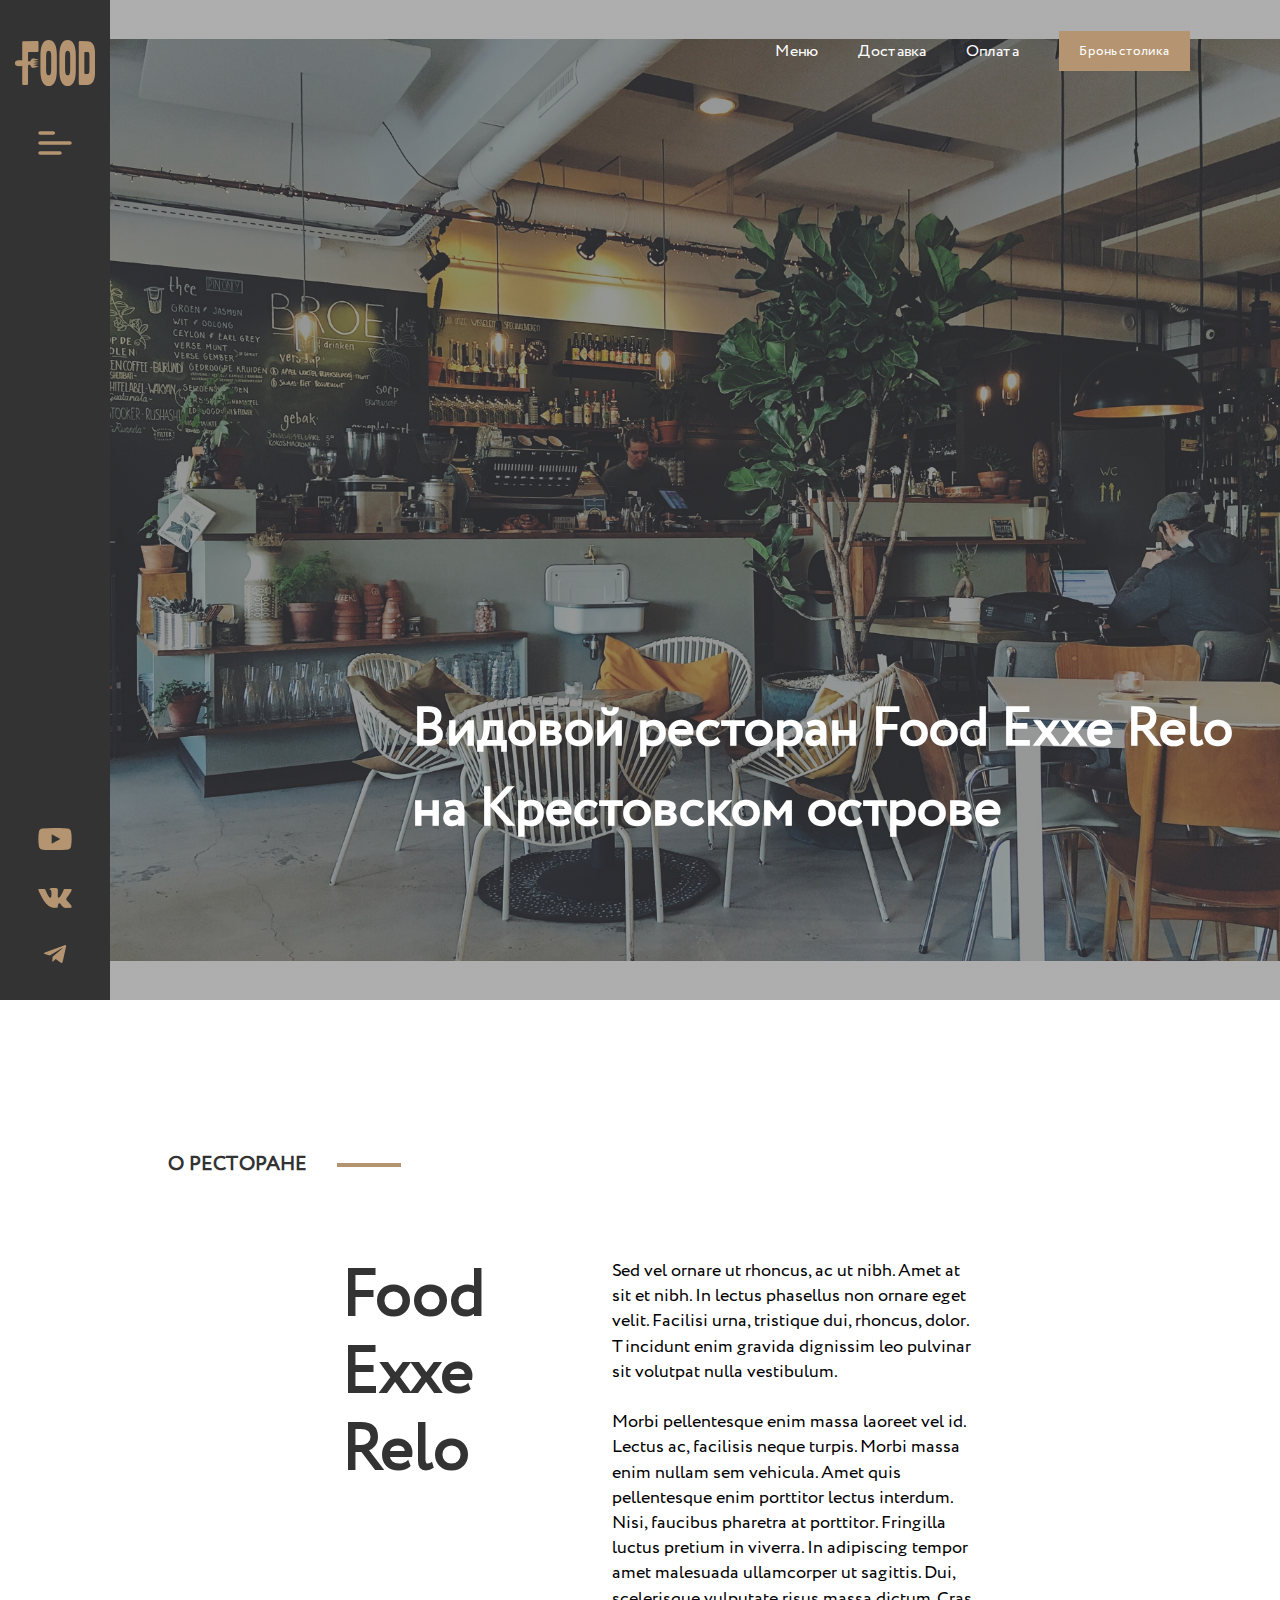
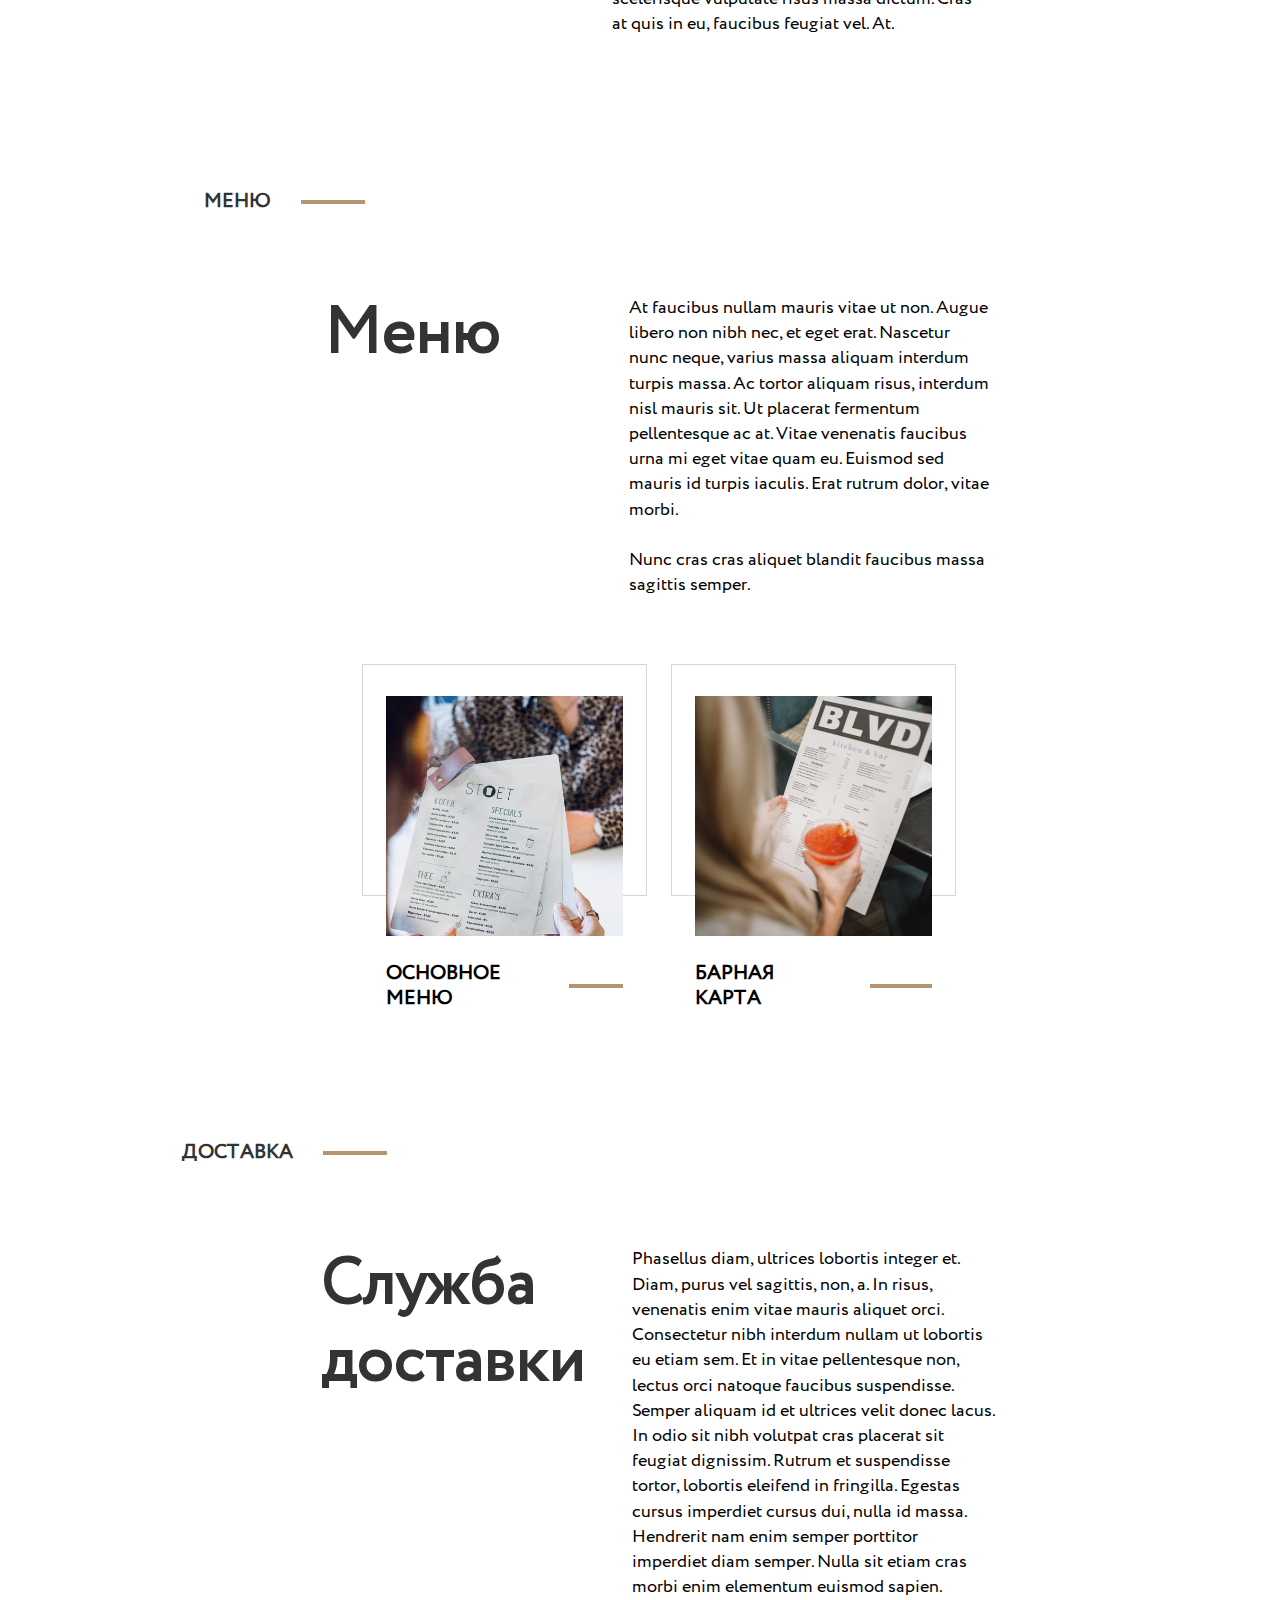
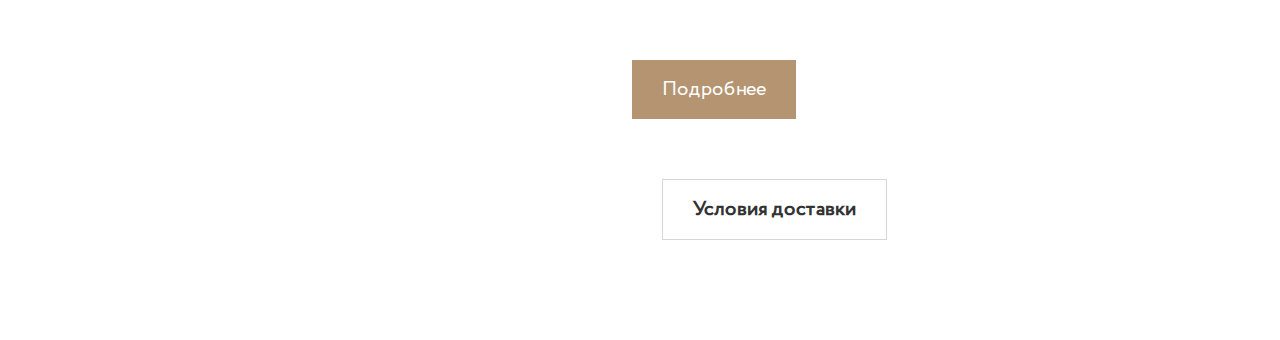
==== index.html @ 7ba1778f "Перовое добавление файлов с готовностью 60%" ====
<!DOCTYPE html>
<html>
<head>
	<meta charset="utf-8">
	<meta name="viewport" content="width=device-width, initial-scale=1">
	<title>Food ER - Главная страница</title>
	<link rel="stylesheet" type="text/css" href="./css/style.css"><!-- Подключаем стили -->
	<link rel="icon" href="./img/icon/Main_logo.svg"><!-- Подключаем иконку во вкладке браузера -->
</head>
<body>
	<header class="flex">
		<aside class="left-bar"><!-- тег для бокового меню тот-же div, но более правильно -->
			<ul class="flex"><!-- боковые иконки в ссылках -->
				<li><a href=""><img src="./img/icon/Main_logo.svg" alt="⎙"></a></li><!-- ⎙ знак выводится если не найдено изо -->
				<li><a href=""><img src="./img/icon/menu-left.svg" alt="⎙"></a></li>
				<li><a href=""><img src="./img/icon/yt.svg" alt="⎙"></a></li>
				<li><a href=""><img src="./img/icon/vk.svg" alt="⎙"></a></li>
				<li><a href=""><img src="./img/icon/tg.svg" alt="⎙"></a></li>
			</ul>
		</aside>
		<section class="main-hed flex"><!-- вторая часть шапки страницы с картикой -->
			<nav><!-- блок для ссылок -->
				<ul class="flex">
					<li><a href="">Меню</a></li>
					<li><a href="">Доставка</a></li>
					<li><a href="">Оплата</a></li>
					<li><button>Бронь столика</button></li>
				</ul>
			</nav>
			<h1>Видовой ресторан Food Exxe Relo<br> на Крестовском острове</h1><!-- Основной заголовок с переносом -->
		</section>
	</header>
	<main class="padding-main">
			<!-- начинаются основные блоки в главной части страницы -->
			<div class="title-block flex"><p>о ресторане</p><hr></div><!-- создал один класс title-block со своими элементами для удобного дальнейшего задания, т.е в последующем просто копирую и меняю только текст-->
			<section class="about flex"><!-- блок О ресторане -->
				<h2>Food <br> Exxe <br> Relo</h2>
				<p>Sed vel ornare ut rhoncus, ac ut nibh. Amet at sit et nibh. In lectus phasellus non ornare eget velit. Facilisi urna, tristique dui, rhoncus, dolor. Tincidunt enim gravida dignissim leo pulvinar sit volutpat nulla vestibulum. <br> <br>
					Morbi pellentesque enim massa laoreet vel id. Lectus ac, facilisis neque turpis. Morbi massa enim nullam sem vehicula. Amet quis pellentesque enim porttitor lectus interdum. Nisi, faucibus pharetra at porttitor. Fringilla luctus pretium in viverra. In adipiscing tempor amet malesuada ullamcorper ut sagittis. Dui, scelerisque vulputate risus massa dictum. Cras at quis in eu, faucibus feugiat vel. At.</p>
			</section>
				
			<div class="title-block flex"><p>меню</p><hr></div>
			<section class="menu flex"><!-- Блок Меню -->
				<div class="flex">
					<h2>Меню</h2>
					<p>At faucibus nullam mauris vitae ut non. Augue libero non nibh nec, et eget erat. Nascetur nunc neque, varius massa aliquam interdum turpis massa. Ac tortor aliquam risus, interdum nisl mauris sit. Ut placerat fermentum pellentesque ac at. Vitae venenatis faucibus urna mi eget vitae quam eu. Euismod sed mauris id turpis iaculis. Erat rutrum dolor, vitae morbi. <br><br>
					Nunc cras cras aliquet blandit faucibus massa sagittis semper. </p>
				</div>
				<div class="flex"><!-- подблоки с белым квадратом-обводкой -->
					<div class="menu-img flex">
						<img src="./img/fons/menu-img1.jpg" alt="⎙">
						<div class="null-block"></div><!-- типо блок пустой т.к у него колько рамка -->
						<div class="title-block flex"><p>Основное меню</p><hr></div>
					</div>
					<div class="menu-img flex">
						<img src="./img/fons/menu-img2.jpg" alt="⎙">
						<div class="null-block"></div><!-- типо блок пустой т.к у него колько рамка -->
						<div class="title-block flex"><p>Барная карта</p><hr></div>
					</div>
				</div>
			</section>

			<div class="title-block flex"><p>Доставка</p><hr></div>
			<section class="delivery flex"><!-- блок доставки -->
				<h2>Служба <br> доставки</h2>
				<p>Phasellus diam, ultrices lobortis integer et. Diam, purus vel sagittis, non, a. In risus, venenatis enim vitae mauris aliquet orci. Consectetur nibh interdum nullam ut lobortis eu etiam sem. Et in vitae pellentesque non, lectus orci natoque faucibus suspendisse. Semper aliquam id et ultrices velit donec lacus. In odio sit nibh volutpat cras placerat sit feugiat dignissim. Rutrum et suspendisse tortor, lobortis eleifend in fringilla. Egestas cursus imperdiet cursus dui, nulla id massa. Hendrerit nam enim semper porttitor imperdiet diam semper. Nulla sit etiam cras morbi enim elementum euismod sapien.
					<button>Подробнее</button><button>Условия доставки</button><!-- кнопки для удобсва и вероятно правильности выравнивания находятся в p -->
				</p>
			</section>
	</main>	
	<footer>
		<section>
			<!-- <p>© 2024</p>
			<a href="https://t.me/Lib_int">Сделал @Lib_int</a> -->
		</section>
	</footer>
</body>
</html>
---- css/style.css ----
@font-face { /*пождключение шрифтов 1*/
    font-family: "CirceLight";/*их название*/
    src: url("../fonts/Circe/CirceLight/CirceLight.eot");
    src: url("../fonts/Circe/CirceLight/CirceLight.eot?#iefix")format("embedded-opentype"),
    url("../fonts/Circe/CirceLight/CirceLight.woff") format("woff"),
    url("../fonts/Circe/CirceLight/CirceLight.ttf") format("truetype");
    font-style: normal;
    font-weight: 300;
}
@font-face { /*пождключение шрифтов 2*/
    font-family: "CirceRegular";/*их название*/
    src: url("../fonts/Circe/CirceRegular/CirceRegular.eot");
    src: url("../fonts/Circe/CirceRegular/CirceRegular.eot?#iefix")format("embedded-opentype"),
    url("../fonts/Circe/CirceRegular/CirceRegular.woff") format("woff"),
    url("../fonts/Circe/CirceRegular/CirceRegular.ttf") format("truetype");
    font-style: normal;
    font-weight: 400;
}
*/* Удаляем изначальные отступы у всех элементов */
{
   margin: 0;
   padding: 0;
}
a
{ 
    color: white;
    text-decoration: none;
}
a:hover /*ссылка при наведении прозрачнее и подчеркнутая*/
{
    text-decoration: underline; 
    filter: brightness(85%);
}
button:hover {filter: brightness(85%);} /*делает кнопку прозрачнее при наведении*/
ul {list-style: none;}/* Удаляем точки у всех списков */
.flex /* Класс который облегчает написание display: flex */
{
    display: flex;
    align-items: center;
    justify-content: center;
}
header.flex{
    font-family: CirceRegular;
    color: white;
    justify-content: space-between;
    height: 1000px;
}
aside{
    box-sizing: border-box;
    padding-top: 40px;
    background-color: rgba(51, 51, 51, 1);
    height: 100%;
    width: 120px;
}
aside ul.flex{
    flex-direction: column;
    justify-content: space-between;
    height: inherit;/* inherit в этом и других свойствах это параметр, 
                        который копирует свойства у своего родительского элемента */
    width: 100%;
}
aside ul.flex li{
    margin-bottom: 30px;
}
aside ul.flex li:nth-child(2){
    flex-grow: 1;
}
main{
    margin-bottom: 100px;
    font-family: CirceRegular;
    color: rgba(51, 51, 51, 1);
}
.padding-main{
    padding: 0 13%;
}
.main-hed{
    flex-direction: column;
    justify-content: space-between;
    background: linear-gradient(rgba(51, 51, 51, 0.4),rgba(51, 51, 51, 0.4)), url("../img/fons/fons_main.jpeg") center center no-repeat;
    /* в данном случае параметр linear-gradient необходим для задания определенного затенения в самом фоне с картинкой*/
    background-size: 115%;/* размер заполнения фона */
    height: inherit;
    width: 100%;
}
.main-hed nav{
    margin: 30px 50px 0 0;
    align-self: flex-end;
}
.main-hed ul{
    height: 42px;
}
.main-hed li {
    margin-right: 40px;
}
.main-hed button{
    height: 100%;
    padding: 10px 20px;
    background: rgba(181, 149, 113, 1);
    border: none;
    color: inherit;
    font-family: inherit;
    font-weight: 550;
}
.main-hed h1{
    align-self: start;
    font-size: 54px;
    margin: 0 0 150px 302px;
}
.title-block {
    width: 25%;
    margin-top: 150px;
}
.title-block hr {
    width: 60px;
    border: 2px solid rgba(181, 149, 113, 1);
    margin-left: 30px;
}
.title-block p{
    text-transform: uppercase;/* все символы большие */
    font-size: 20px;
    font-family: CirceRegular;
    font-weight: 600;
}
main section.flex{
    align-items: start;
    padding: 80px 0 0 4%;
}
main section h2{
    font-size: 64px;
    line-height: 1.2;
}
main section p{
    width: 40%;
    padding-left:  14%;
    color: black;
    font-size: 18px;
    line-height: 25.2px; /* Межстрочный интервал */
}
.menu{
    flex-direction: column;
}
/* если ты не разбираешься в селекторах мой дорогой дргуг, смотри их в инете,
 даже конкеретно могу сказать где "https://htmlacademy.ru/blog/css/selectors" */
.menu > div:first-of-type{ 
    align-items: start;
}
.menu > div:last-of-type{
    margin-top: 120px;
    width: 100%;
}
.menu-img{
    position: relative;
    width: 26%;
    height: 270px;
    flex-direction: column;
    margin: 0 4%;
}  
.menu-img .title-block{
    padding-top: 25px; 
    width: 100%;
    margin: 0;
}
.menu-img .title-block p{
    padding: 0;
    width: auto;
}
.menu-img img{
    height: 240px;
    width: 100%;
    object-fit: cover; /* Размер картинки относительно блока похоже на свойство background-а*/
}
.null-block{/* типо блок пустой т.к у него колько рамка */
    position: absolute;
    z-index: -1; /* Рамка будет ниже картинки */
    top: -20%;
    width: 120%;
    height: 85%;
    border: 1px solid rgba(51, 51, 51, 0.2);
}
.delivery p{
    padding-left:  5%;
}
.delivery button{
    font-family: CirceRegular;
    padding: 15px 30px;
    font-size: 20px;
    font-weight: 600;
    margin-top: 60px;
}
.delivery button:first-of-type{
    background: rgba(181, 149, 113, 1);
    color: white;
    border: none;
    font-weight: 550;
}
.delivery button:last-of-type{
    background: white;
    border: 1px solid rgba(51, 51, 51, 0.2);
    margin-left: 30px;
    color: rgba(51, 51, 51, 1);
}
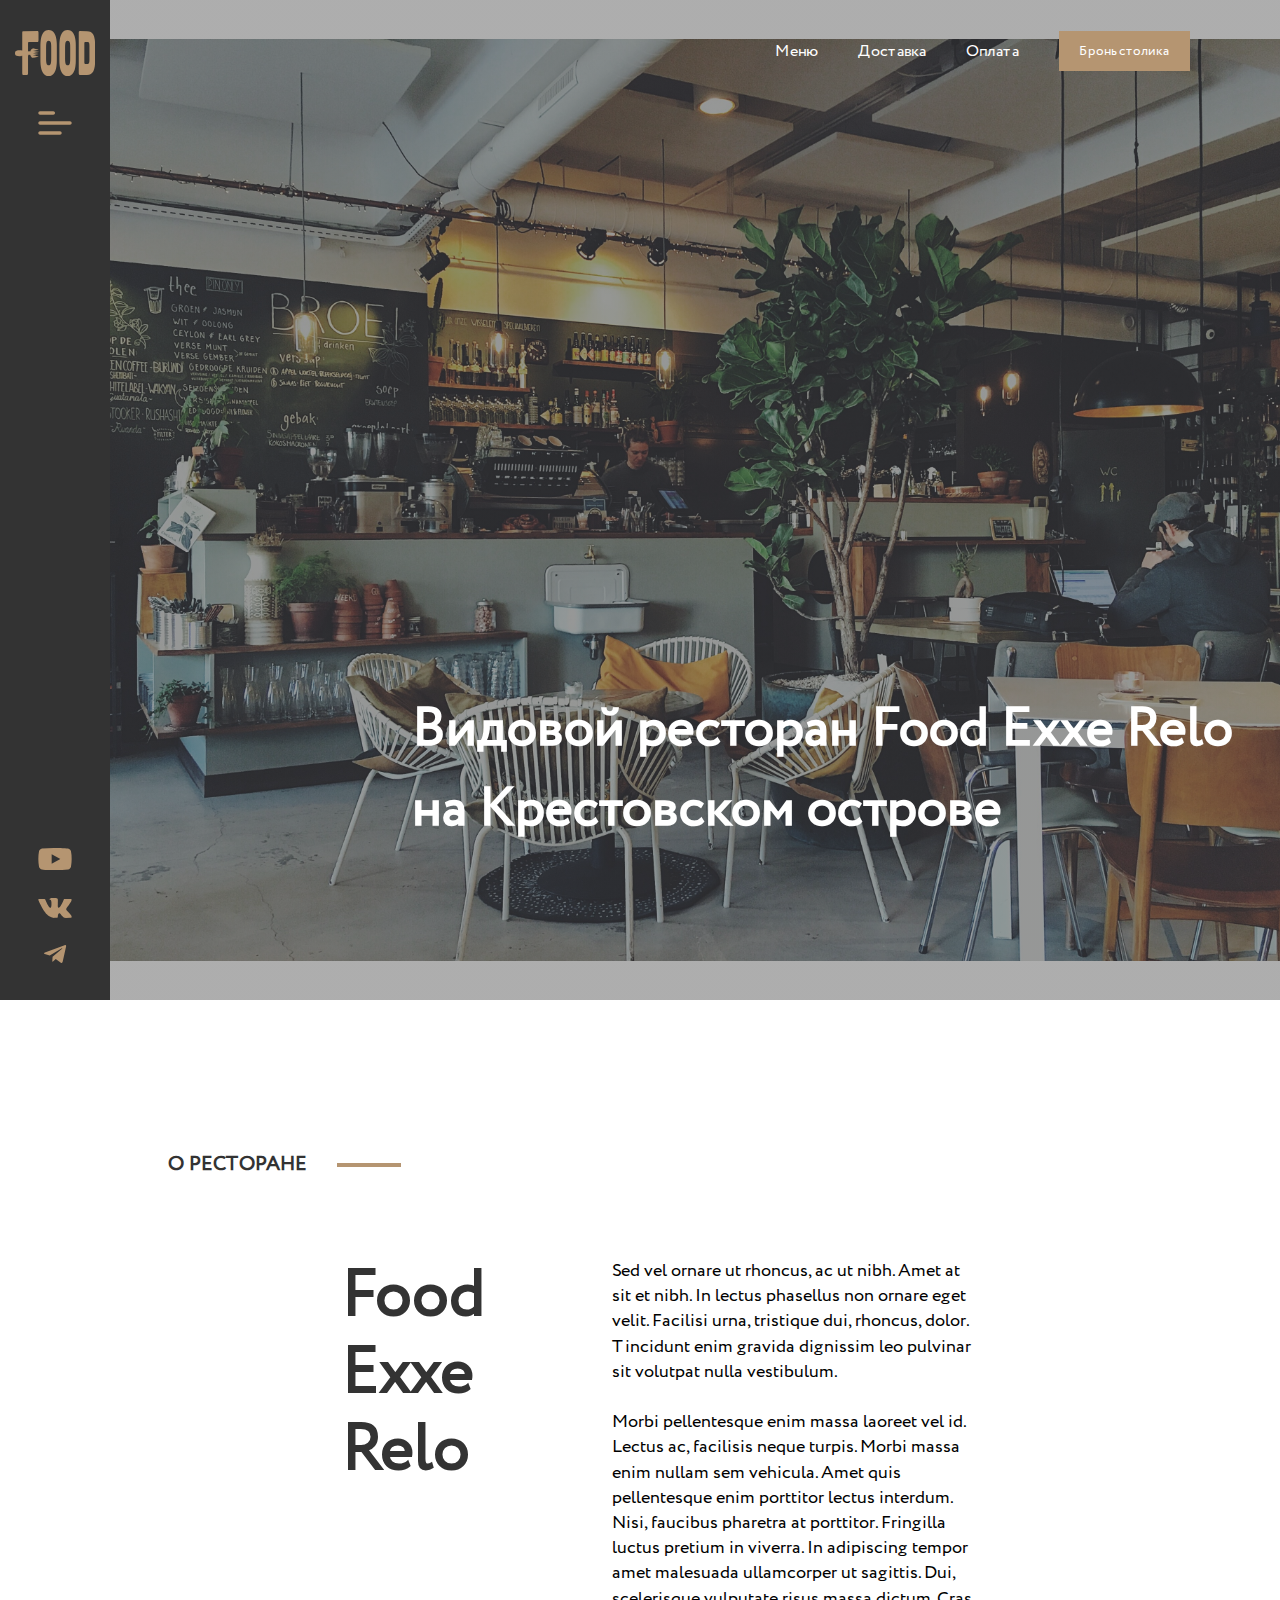
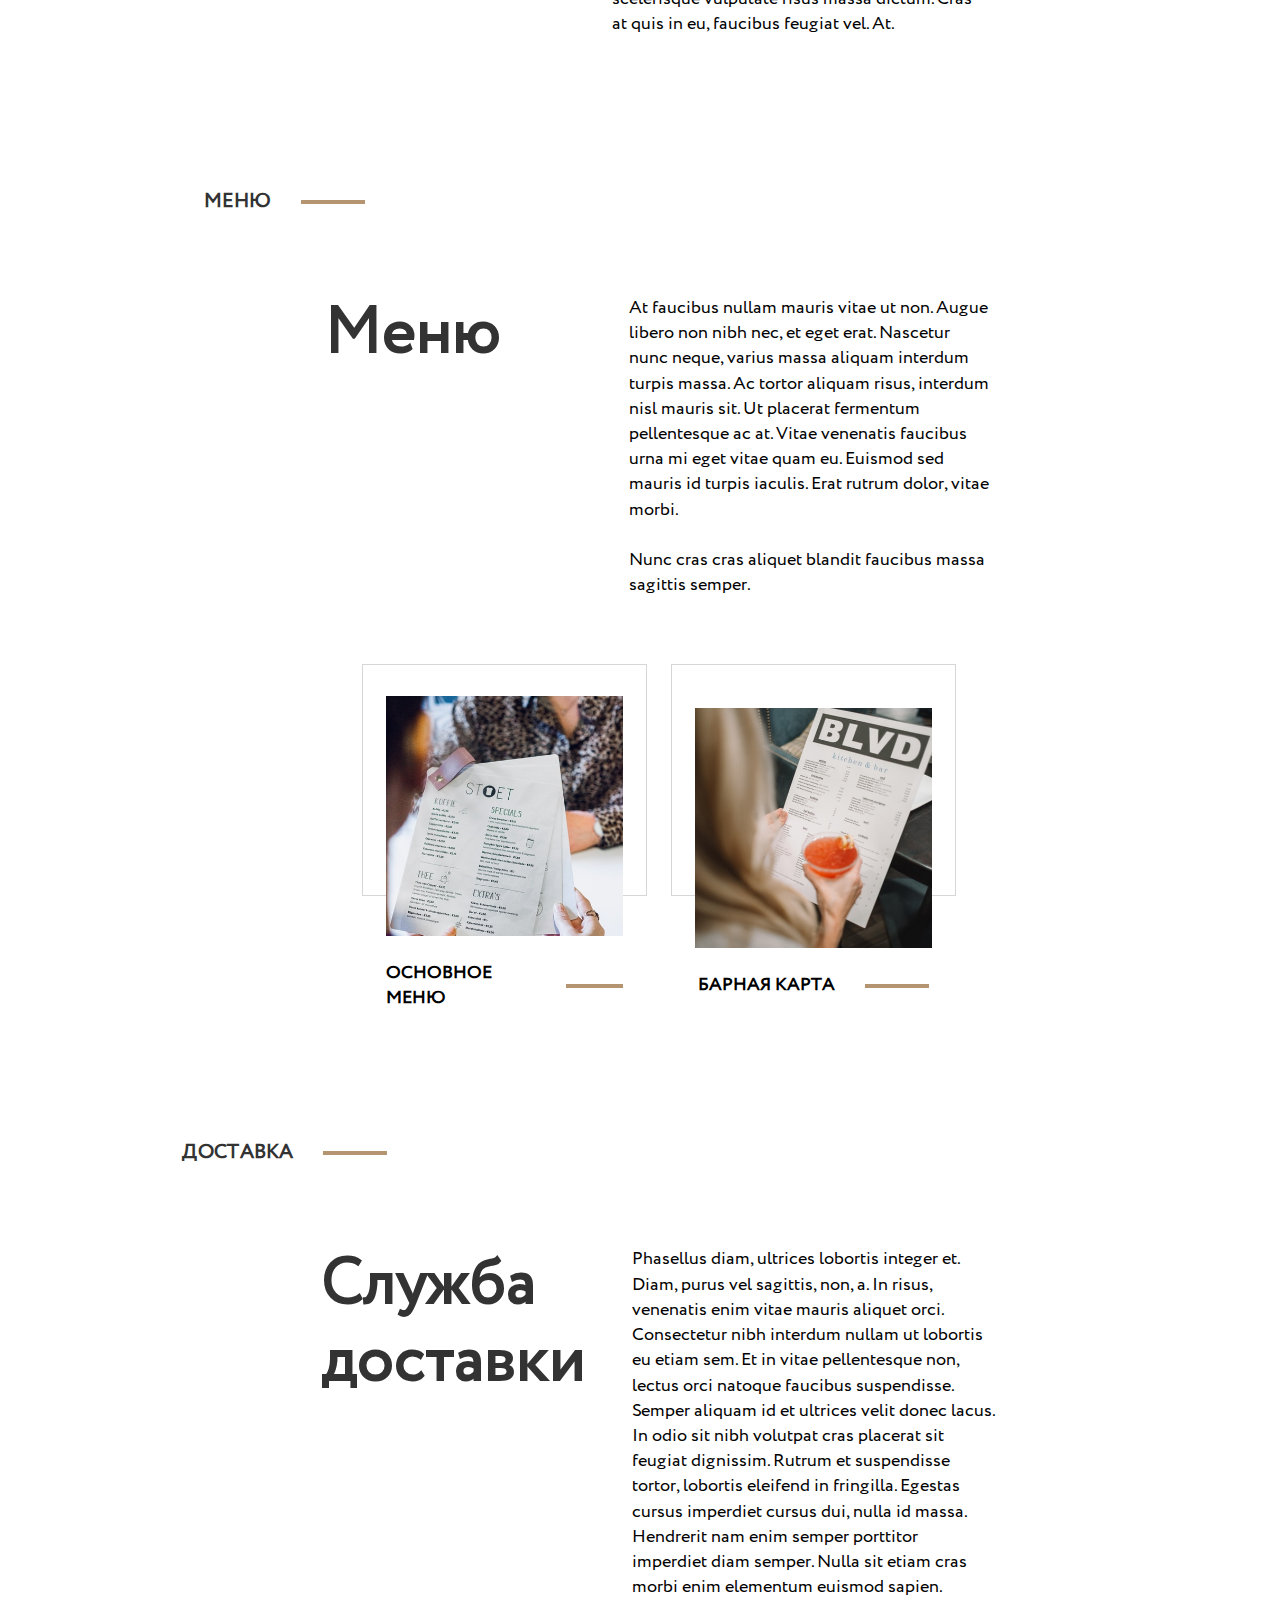
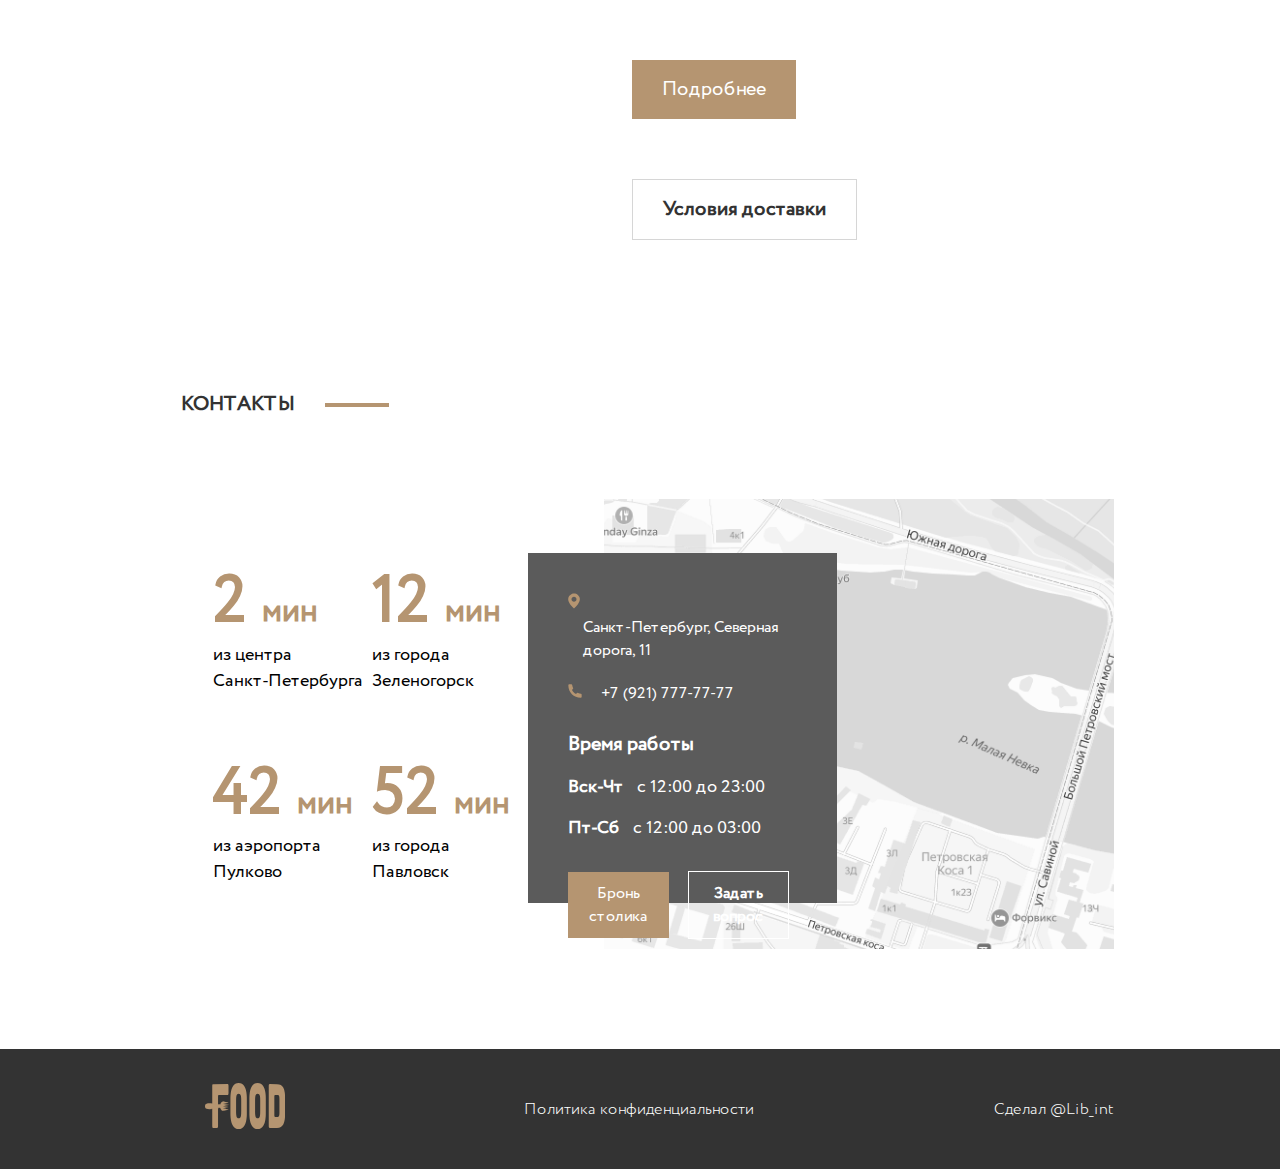
==== commit bd9b02e7: "Окончание разработки 1-ой страницы, добавлена 2-ая" ====
--- a/index.html
+++ b/index.html
@@ -1,78 +1,219 @@
 <!DOCTYPE html>
 <html>
-<head>
-	<meta charset="utf-8">
-	<meta name="viewport" content="width=device-width, initial-scale=1">
-	<title>Food ER - Главная страница</title>
-	<link rel="stylesheet" type="text/css" href="./css/style.css"><!-- Подключаем стили -->
-	<link rel="icon" href="./img/icon/Main_logo.svg"><!-- Подключаем иконку во вкладке браузера -->
-</head>
-<body>
-	<header class="flex">
-		<aside class="left-bar"><!-- тег для бокового меню тот-же div, но более правильно -->
-			<ul class="flex"><!-- боковые иконки в ссылках -->
-				<li><a href=""><img src="./img/icon/Main_logo.svg" alt="⎙"></a></li><!-- ⎙ знак выводится если не найдено изо -->
-				<li><a href=""><img src="./img/icon/menu-left.svg" alt="⎙"></a></li>
-				<li><a href=""><img src="./img/icon/yt.svg" alt="⎙"></a></li>
-				<li><a href=""><img src="./img/icon/vk.svg" alt="⎙"></a></li>
-				<li><a href=""><img src="./img/icon/tg.svg" alt="⎙"></a></li>
-			</ul>
-		</aside>
-		<section class="main-hed flex"><!-- вторая часть шапки страницы с картикой -->
-			<nav><!-- блок для ссылок -->
-				<ul class="flex">
-					<li><a href="">Меню</a></li>
-					<li><a href="">Доставка</a></li>
-					<li><a href="">Оплата</a></li>
-					<li><button>Бронь столика</button></li>
-				</ul>
-			</nav>
-			<h1>Видовой ресторан Food Exxe Relo<br> на Крестовском острове</h1><!-- Основной заголовок с переносом -->
-		</section>
-	</header>
-	<main class="padding-main">
-			<!-- начинаются основные блоки в главной части страницы -->
-			<div class="title-block flex"><p>о ресторане</p><hr></div><!-- создал один класс title-block со своими элементами для удобного дальнейшего задания, т.е в последующем просто копирую и меняю только текст-->
-			<section class="about flex"><!-- блок О ресторане -->
-				<h2>Food <br> Exxe <br> Relo</h2>
-				<p>Sed vel ornare ut rhoncus, ac ut nibh. Amet at sit et nibh. In lectus phasellus non ornare eget velit. Facilisi urna, tristique dui, rhoncus, dolor. Tincidunt enim gravida dignissim leo pulvinar sit volutpat nulla vestibulum. <br> <br>
-					Morbi pellentesque enim massa laoreet vel id. Lectus ac, facilisis neque turpis. Morbi massa enim nullam sem vehicula. Amet quis pellentesque enim porttitor lectus interdum. Nisi, faucibus pharetra at porttitor. Fringilla luctus pretium in viverra. In adipiscing tempor amet malesuada ullamcorper ut sagittis. Dui, scelerisque vulputate risus massa dictum. Cras at quis in eu, faucibus feugiat vel. At.</p>
-			</section>
-				
-			<div class="title-block flex"><p>меню</p><hr></div>
-			<section class="menu flex"><!-- Блок Меню -->
-				<div class="flex">
-					<h2>Меню</h2>
-					<p>At faucibus nullam mauris vitae ut non. Augue libero non nibh nec, et eget erat. Nascetur nunc neque, varius massa aliquam interdum turpis massa. Ac tortor aliquam risus, interdum nisl mauris sit. Ut placerat fermentum pellentesque ac at. Vitae venenatis faucibus urna mi eget vitae quam eu. Euismod sed mauris id turpis iaculis. Erat rutrum dolor, vitae morbi. <br><br>
-					Nunc cras cras aliquet blandit faucibus massa sagittis semper. </p>
-				</div>
-				<div class="flex"><!-- подблоки с белым квадратом-обводкой -->
-					<div class="menu-img flex">
-						<img src="./img/fons/menu-img1.jpg" alt="⎙">
-						<div class="null-block"></div><!-- типо блок пустой т.к у него колько рамка -->
-						<div class="title-block flex"><p>Основное меню</p><hr></div>
-					</div>
-					<div class="menu-img flex">
-						<img src="./img/fons/menu-img2.jpg" alt="⎙">
-						<div class="null-block"></div><!-- типо блок пустой т.к у него колько рамка -->
-						<div class="title-block flex"><p>Барная карта</p><hr></div>
-					</div>
-				</div>
-			</section>
+  <head>
+    <meta charset="utf-8" />
+    <meta name="viewport" content="width=device-width, initial-scale=1" />
+    <title>Food ER - Главная страница</title>
+    <link rel="stylesheet" type="text/css" href="./css/index_style.css" />
+    <!-- Подключаем стили -->
+    <link rel="icon" href="./img/icon/Main_logo.svg" />
+    <!-- Подключаем иконку во вкладке браузера -->
+  </head>
+  <body>
+    <header class="flex">
+      <aside class="left-bar">
+        <!-- тег для бокового меню тот-же div, но более правильно -->
+        <ul class="flex">
+          <!-- боковые иконки в ссылках -->
+          <li>
+            <a href=""><img src="./img/icon/Main_logo.svg" alt="⎙" /></a>
+          </li>
+          <!-- ⎙ знак выводится если не найдено изо -->
+          <li>
+            <a href=""><img src="./img/icon/menu-left.svg" alt="⎙" /></a>
+          </li>
+          <li>
+            <a href=""><img src="./img/icon/yt.svg" alt="⎙" /></a>
+          </li>
+          <li>
+            <a href=""><img src="./img/icon/vk.svg" alt="⎙" /></a>
+          </li>
+          <li>
+            <a href=""><img src="./img/icon/tg.svg" alt="⎙" /></a>
+          </li>
+        </ul>
+      </aside>
+      <section class="main-hed flex">
+        <!-- вторая часть шапки страницы с картикой -->
+        <nav>
+          <!-- блок для ссылок -->
+          <ul class="flex">
+            <li><a href="">Меню</a></li>
+            <li><a href="">Доставка</a></li>
+            <li><a href="">Оплата</a></li>
+            <li><button>Бронь столика</button></li>
+          </ul>
+        </nav>
+        <h1>
+          Видовой ресторан Food Exxe Relo<br />
+          на Крестовском острове
+        </h1>
+        <!-- Основной заголовок с переносом -->
+      </section>
+    </header>
+    <main class="padding-main">
+      <!-- начинаются основные блоки в главной части страницы -->
+      <div class="title-block flex">
+        <p>о ресторане</p>
+        <hr />
+      </div>
+      <!-- создал один класс title-block со своими элементами для удобного дальнейшего задания, т.е в последующем просто копирую и меняю только текст-->
+      <section class="about flex">
+        <!-- блок О ресторане -->
+        <h2>
+          Food <br />
+          Exxe <br />
+          Relo
+        </h2>
+        <p>
+          Sed vel ornare ut rhoncus, ac ut nibh. Amet at sit et nibh. In lectus
+          phasellus non ornare eget velit. Facilisi urna, tristique dui,
+          rhoncus, dolor. Tincidunt enim gravida dignissim leo pulvinar sit
+          volutpat nulla vestibulum. <br />
+          <br />
+          Morbi pellentesque enim massa laoreet vel id. Lectus ac, facilisis
+          neque turpis. Morbi massa enim nullam sem vehicula. Amet quis
+          pellentesque enim porttitor lectus interdum. Nisi, faucibus pharetra
+          at porttitor. Fringilla luctus pretium in viverra. In adipiscing
+          tempor amet malesuada ullamcorper ut sagittis. Dui, scelerisque
+          vulputate risus massa dictum. Cras at quis in eu, faucibus feugiat
+          vel. At.
+        </p>
+      </section>
 
-			<div class="title-block flex"><p>Доставка</p><hr></div>
-			<section class="delivery flex"><!-- блок доставки -->
-				<h2>Служба <br> доставки</h2>
-				<p>Phasellus diam, ultrices lobortis integer et. Diam, purus vel sagittis, non, a. In risus, venenatis enim vitae mauris aliquet orci. Consectetur nibh interdum nullam ut lobortis eu etiam sem. Et in vitae pellentesque non, lectus orci natoque faucibus suspendisse. Semper aliquam id et ultrices velit donec lacus. In odio sit nibh volutpat cras placerat sit feugiat dignissim. Rutrum et suspendisse tortor, lobortis eleifend in fringilla. Egestas cursus imperdiet cursus dui, nulla id massa. Hendrerit nam enim semper porttitor imperdiet diam semper. Nulla sit etiam cras morbi enim elementum euismod sapien.
-					<button>Подробнее</button><button>Условия доставки</button><!-- кнопки для удобсва и вероятно правильности выравнивания находятся в p -->
-				</p>
-			</section>
-	</main>	
-	<footer>
-		<section>
-			<!-- <p>© 2024</p>
-			<a href="https://t.me/Lib_int">Сделал @Lib_int</a> -->
-		</section>
-	</footer>
-</body>
-</html>+      <div class="title-block flex">
+        <p>меню</p>
+        <hr />
+      </div>
+      <section class="menu flex">
+        <!-- Блок Меню -->
+        <div class="flex">
+          <h2>Меню</h2>
+          <p>
+            At faucibus nullam mauris vitae ut non. Augue libero non nibh nec,
+            et eget erat. Nascetur nunc neque, varius massa aliquam interdum
+            turpis massa. Ac tortor aliquam risus, interdum nisl mauris sit. Ut
+            placerat fermentum pellentesque ac at. Vitae venenatis faucibus urna
+            mi eget vitae quam eu. Euismod sed mauris id turpis iaculis. Erat
+            rutrum dolor, vitae morbi. <br /><br />
+            Nunc cras cras aliquet blandit faucibus massa sagittis semper.
+          </p>
+        </div>
+        <div class="flex">
+          <!-- подблоки с белым квадратом-обводкой -->
+          <div class="menu-img flex">
+            <img src="./img/fons/menu-img1.jpg" alt="⎙" />
+            <div class="null-block"></div>
+            <!-- типо блок пустой т.к у него колько рамка -->
+            <div class="title-block flex">
+              <p>Основное меню</p>
+              <hr />
+            </div>
+          </div>
+          <div class="menu-img flex">
+            <img src="./img/fons/menu-img2.jpg" alt="⎙" />
+            <div class="null-block"></div>
+            <!-- типо блок пустой т.к у него колько рамка -->
+            <div class="title-block flex">
+              <p>Барная карта</p>
+              <hr />
+            </div>
+          </div>
+        </div>
+      </section>
+
+      <div class="title-block flex">
+        <p>Доставка</p>
+        <hr />
+      </div>
+      <section class="delivery flex">
+        <!-- блок доставки -->
+        <h2>
+          Служба <br />
+          доставки
+        </h2>
+        <p>
+          Phasellus diam, ultrices lobortis integer et. Diam, purus vel
+          sagittis, non, a. In risus, venenatis enim vitae mauris aliquet orci.
+          Consectetur nibh interdum nullam ut lobortis eu etiam sem. Et in vitae
+          pellentesque non, lectus orci natoque faucibus suspendisse. Semper
+          aliquam id et ultrices velit donec lacus. In odio sit nibh volutpat
+          cras placerat sit feugiat dignissim. Rutrum et suspendisse tortor,
+          lobortis eleifend in fringilla. Egestas cursus imperdiet cursus dui,
+          nulla id massa. Hendrerit nam enim semper porttitor imperdiet diam
+          semper. Nulla sit etiam cras morbi enim elementum euismod sapien.
+          <button onclick="document.location='./delivery.html'">Подробнее</button><!-- Кнопки для перехода на другую страницу доставки -->
+          <button onclick="document.location='./delivery.html'">Условия доставки</button>
+          <!-- кнопки для удобсва и вероятно правильности выравнивания находятся в p -->
+        </p>
+      </section>
+      <div class="title-block flex">
+        <p>контакты</p>
+        <hr />
+      </div>
+      <section class="contacts flex">
+        <ul class="time flex">
+          <li>
+            <h2>2</h2>
+            <p>
+              из центра <br />
+              Санкт-Петербурга
+            </p>
+          </li>
+          <li>
+            <h2>12</h2>
+            <p>
+              из города <br />
+              Зеленогорск
+            </p>
+          </li>
+          <li>
+            <h2>42</h2>
+            <p>
+              из аэропорта <br />
+              Пулково
+            </p>
+          </li>
+          <li>
+            <h2>52</h2>
+            <p>
+              из города <br />
+              Павловск
+            </p>
+          </li>
+        </ul>
+        <div class="address">
+          <ul>
+            <li>
+              <img src="./img/icon/map_Mark.svg" alt="⎙"> <p>Санкт-Петербург, Северная дорога, 11 </p>
+            </li>
+            <li>
+              <img src="./img/icon/call.svg" alt="⎙"> <p>+7 (921) 777-77-77</p>
+            </li>
+            <li>
+              <p><b>Время работы</b></p>
+            </li>
+            <li>
+              <p><b>Вск-Чт</b>с 12:00 до 23:00</p>
+            </li>
+            <li>
+              <p><b>Пт-Сб</b>с 12:00 до 03:00</p>
+            </li>
+            <button>Бронь столика</button>
+            <button>Задать вопрос</button>
+          </ul>
+        </div>
+      </section>
+    </main>
+    <footer class="flex">
+      <a href=""><img src="./img/icon/Main_logo.svg" alt="⎙"></a> 
+      <a href="">Политика конфиденциальности</a>
+      <!-- <div class="flex">
+        <img src="./img/icon/VISA.svg" alt="⎙">
+        <img src="./img/icon/MIR.svg" alt="⎙">
+        <img src="./img/icon/MCAR.png" alt="⎙">
+      </div> -->
+      <a href="https://t.me/Lib_int">Сделал @Lib_int</a> 
+    </footer>
+  </body>
+</html>
--- a/css/index_style.css
+++ b/css/index_style.css
@@ -0,0 +1,298 @@
+@font-face {
+  /*пождключение шрифтов 1*/
+  font-family: "CirceLight"; /*их название*/
+  src: url("../fonts/Circe/CirceLight/CirceLight.eot");
+  src: url("../fonts/Circe/CirceLight/CirceLight.eot?#iefix")
+      format("embedded-opentype"),
+    url("../fonts/Circe/CirceLight/CirceLight.woff") format("woff"),
+    url("../fonts/Circe/CirceLight/CirceLight.ttf") format("truetype");
+  font-style: normal;
+  font-weight: 300;
+}
+@font-face {
+  /*пождключение шрифтов 2*/
+  font-family: "CirceRegular"; /*их название*/
+  src: url("../fonts/Circe/CirceRegular/CirceRegular.eot");
+  src: url("../fonts/Circe/CirceRegular/CirceRegular.eot?#iefix")
+      format("embedded-opentype"),
+    url("../fonts/Circe/CirceRegular/CirceRegular.woff") format("woff"),
+    url("../fonts/Circe/CirceRegular/CirceRegular.ttf") format("truetype");
+  font-style: normal;
+  font-weight: 400;
+}
+*/* Удаляем изначальные отступы у всех элементов */ {
+  margin: 0;
+  padding: 0;
+}
+a {
+  color: white;
+  text-decoration: none;
+}
+a:hover /*ссылка при наведении прозрачнее и подчеркнутая*/ {
+  text-decoration: underline;
+  filter: brightness(85%);
+}
+button:hover {
+  filter: brightness(85%);
+} /*делает кнопку прозрачнее при наведении*/
+ul {
+  list-style: none;
+} /* Удаляем точки у всех списков */
+.flex /* Класс который облегчает написание display: flex */ {
+  display: flex;
+  align-items: center;
+  justify-content: center;
+}
+header.flex {
+  font-family: CirceRegular;
+  color: white; 
+  justify-content: space-between;
+  height: 1000px;
+}
+aside {
+  box-sizing: border-box;
+  padding: 20px 0;
+  background-color: rgba(51, 51, 51, 1);
+  height: 1000px;
+  width: 120px;
+}
+aside ul.flex {
+  flex-direction: column;
+  justify-content: space-evenly;
+  height: 100%; /* inherit в этом и других свойствах это параметр, 
+                        который копирует свойства у своего родительского элемента */
+  width: 100%;
+}
+aside ul.flex li {
+  margin: 10px 0;
+}
+aside ul.flex li:nth-child(2) {
+  flex-grow: 1;
+}
+main {
+  margin-bottom: 100px;
+  font-family: CirceRegular;
+  color: rgba(51, 51, 51, 1);
+}
+.padding-main {
+  padding: 0 13%;
+}
+.main-hed {
+  flex-direction: column;
+  justify-content: space-between;
+  background: linear-gradient(rgba(51, 51, 51, 0.4), rgba(51, 51, 51, 0.4)),
+    url("../img/fons/fons_main.jpeg") center center no-repeat;
+  /* в данном случае параметр linear-gradient необходим для задания определенного затенения в самом фоне с картинкой*/
+  background-size: 115%; /* размер заполнения фона */
+  height: inherit;
+  width: 100%;
+}
+.main-hed nav {
+  margin: 30px 50px 0 0;
+  align-self: flex-end;
+}
+.main-hed ul {
+  height: 42px;
+}
+.main-hed li {
+  margin-right: 40px;
+}
+.main-hed button {
+  height: 100%;
+  padding: 10px 20px;
+  background: rgba(181, 149, 113, 1);
+  border: none;
+  color: inherit;
+  font-family: inherit;
+  font-weight: 550;
+}
+.main-hed h1 {
+  align-self: start;
+  font-size: 54px;
+  margin: 0 0 150px 302px;
+}
+.title-block {
+  width: 25%;
+  margin-top: 150px;
+}
+.title-block hr {
+  width: 60px;
+  border: 2px solid rgba(181, 149, 113, 1);
+  margin-left: 30px;
+}
+.title-block p {
+  text-transform: uppercase; /* все символы большие */
+  font-size: 20px;
+  font-family: CirceRegular;
+  font-weight: 600;
+}
+main section.flex {
+  align-items: start;
+  padding: 80px 0 0 4%;
+}
+main section h2 {
+  font-size: 64px;
+  line-height: 1.2;
+}
+main section > p,
+.menu p {
+  width: 40%;
+  padding-left: 14%;
+  color: black;
+  font-size: 18px;
+  line-height: 25.2px; /* Межстрочный интервал */
+}
+.menu {
+  flex-direction: column;
+}
+/* если ты не разбираешься в селекторах мой дорогой дргуг, смотри их в инете,
+ даже конкеретно могу сказать где "https://htmlacademy.ru/blog/css/selectors" */
+.menu > div:first-of-type {
+  align-items: start;
+}
+.menu > div:last-of-type {
+  margin-top: 120px;
+  width: 100%;
+}
+.menu-img {
+  position: relative;
+  width: 26%;
+  height: 270px;
+  flex-direction: column;
+  margin: 0 4%;
+}
+.menu-img .title-block {
+  padding-top: 25px;
+  width: 100%;
+  margin: 0;
+}
+.menu-img .title-block p {
+  padding: 0;
+  width: auto;
+}
+.menu-img img {
+  height: 240px;
+  width: 100%;
+  object-fit: cover; /* Размер картинки относительно блока похоже на свойство background-а*/
+}
+.null-block {
+  /* типо блок пустой т.к у него колько рамка */
+  position: absolute;
+  z-index: -1; /* Рамка будет ниже картинки */
+  top: -20%;
+  width: 120%;
+  height: 85%;
+  border: 1px solid rgba(51, 51, 51, 0.2);
+}
+.delivery p {
+  padding-left: 5%;
+}
+.delivery button {
+  font-family: CirceRegular;
+  padding: 15px 30px;
+  font-size: 20px;
+  font-weight: 600;
+  margin: 60px 30px 0 0;
+}
+.delivery button:first-of-type, 
+.address button:first-of-type{
+  background: rgba(181, 149, 113, 1);
+  color: white;
+  border: none;
+  font-weight: 550;
+}
+.delivery button:last-of-type,
+.address button:last-of-type {
+  background: white;
+  border: 1px solid rgba(51, 51, 51, 0.2);
+  color: rgba(51, 51, 51, 1);
+}
+.contacts {
+  height: 450px;
+  justify-content: space-between;
+}
+.time{
+  flex-wrap: wrap;
+  justify-content: space-evenly;
+  height: 85%;
+  width: 35%;
+  padding: 4% 0 0 1%;
+}
+.time li{
+  height: 132px;
+  width: 50%;
+}
+.time h2{
+  display: inline-block;
+  color: rgba(181, 149, 113, 1);
+}
+.time h2::after
+{
+  content: "мин";
+  margin-left: 15px;
+  font-size: 32px;
+} 
+.time p{
+  font-family: CirceRegular;
+  color: black;
+  font-size: 18px;
+}
+.address {
+  position: relative;
+  background: url(../img/fons/map.png) center no-repeat;
+  background-size: cover;
+  width: 56%;
+  height: 100%;
+}
+.address ul{
+  position: absolute;
+  top: 12%;
+  left: -15%;
+  padding: 40px;
+  background-color: rgba(91, 91, 91, 1);
+  width: 45%;
+  height: 60%;
+  color: white;
+}
+.address ul p{
+  display: inline-block;
+  font-size: 18px;
+}
+.address ul img+p{
+  margin: 0 0 20px 15px;
+  font-size: 16px;
+}
+.address ul li:nth-child(3) p
+{
+  margin: 5px 0 15px 0;
+  font-size: 20px;
+}
+.address ul li:last-of-type p{
+  margin: 15px 0 30px 0;
+}
+.address ul b{
+  margin-right: 14px;
+}
+.address button{
+  width: 44%;
+  font-family: CirceRegular;
+  padding: 10px 20px;
+  font-size: 16px;
+  font-weight: 600;
+  color: white !important;
+}
+.address button:last-of-type{
+  margin-left: 15px;
+  background: none;
+  border-color: white;
+}
+footer.flex{
+  padding: 0 13% 0 16%;
+  font-family: CirceLight;
+  height: 120px;
+  background-color: rgba(51, 51, 51, 1);
+  justify-content: space-between;
+}
+footer div img{
+  margin: 0 15px;
+}